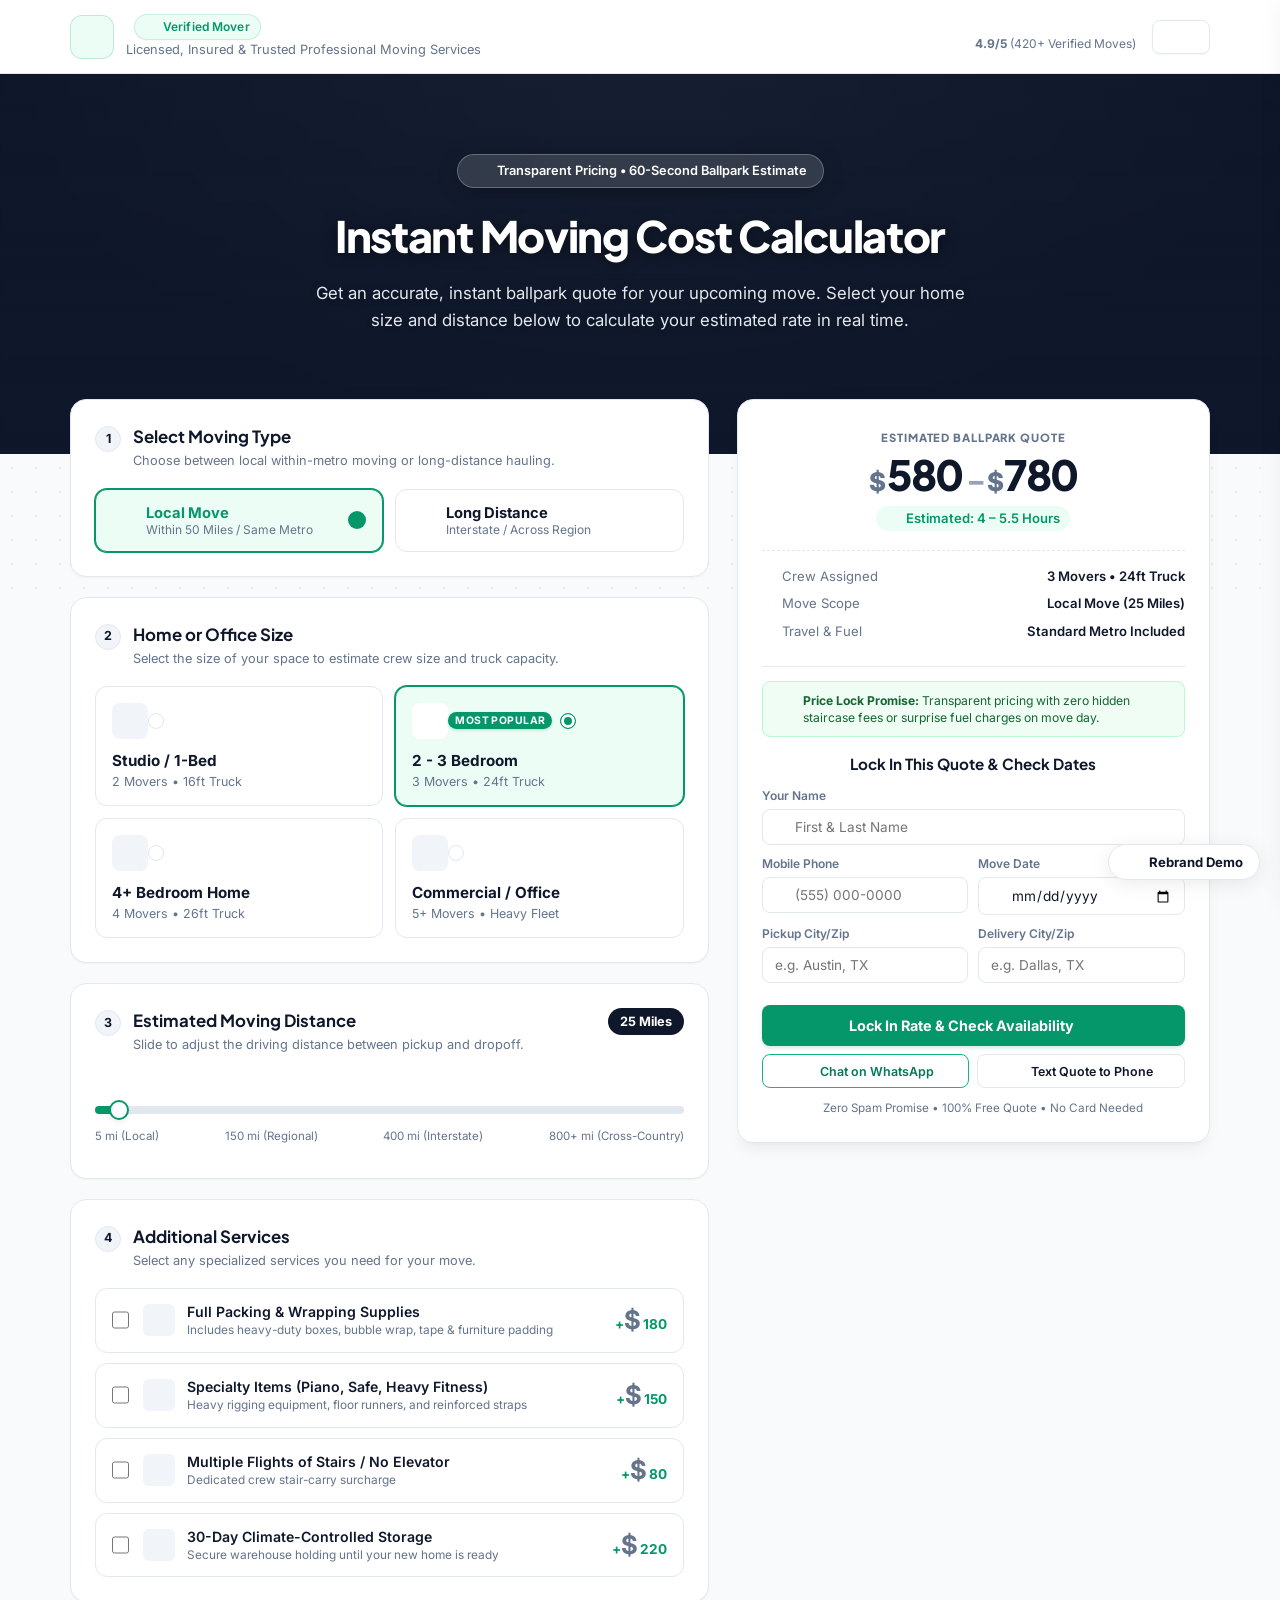
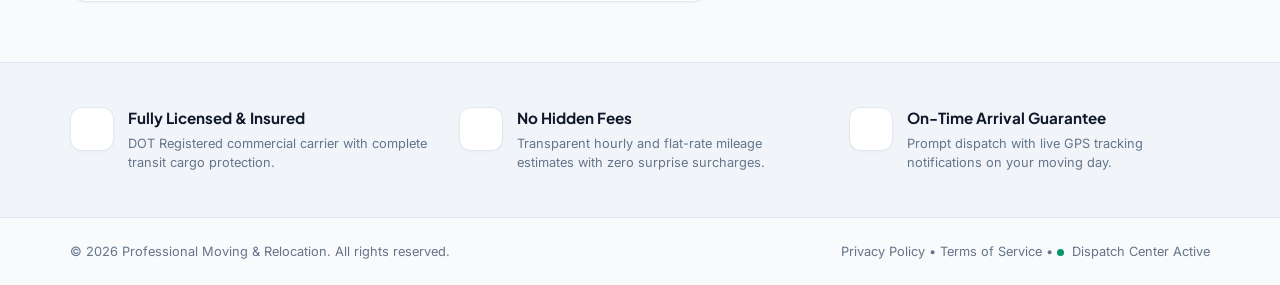
==== index.html @ 329cd456 "Deploy live interactive quote calculator & Dynamic Movers NYC showcase" ====
<!DOCTYPE html>
<html lang="en">
<head>
  <meta charset="UTF-8">
  <meta name="viewport" content="width=device-width, initial-scale=1.0">
  <title id="page-title">Instant Moving Quote Calculator</title>
  <!-- Google Fonts: Plus Jakarta Sans & Inter for clean modern typography -->
  <link rel="preconnect" href="https://fonts.googleapis.com">
  <link rel="preconnect" href="https://fonts.gstatic.com" crossorigin>
  <link href="https://fonts.googleapis.com/css2?family=Plus+Jakarta+Sans:wght@400;500;600;700;800&family=Inter:wght@400;500;600;700&display=swap" rel="stylesheet">
  <!-- Lucide Icons CDN -->
  <script src="https://unpkg.com/lucide@latest"></script>
  <link rel="stylesheet" href="css/styles.css?v=2.1.0">
  <!-- Instant Synchronous Brand Injector (Prevents First-Frame Flicker) -->
  <script>
    (function() {
      try {
        const p = new URLSearchParams(window.location.search);
        const b = p.get('brand');
        const ph = p.get('phone');
        const lg = p.get('logo');
        window.__PRELOADED_BRAND__ = b;
        window.__PRELOADED_PHONE__ = ph;
        window.__PRELOADED_LOGO__ = lg;

        document.addEventListener('DOMContentLoaded', function() {
          if (b) {
            const nameEl = document.getElementById('brand-name');
            if (nameEl) nameEl.textContent = b;
            const fb = document.getElementById('footer-brand');
            if (fb) fb.textContent = b;
            const cfg = document.getElementById('config-biz-name');
            if (cfg) cfg.value = b;
            document.title = b + ' | Instant Moving Cost Calculator';
          }
          if (ph) {
            const pe = document.getElementById('brand-phone-text');
            if (pe) pe.textContent = ph;
            const pb = document.getElementById('brand-phone-btn');
            if (pb) pb.href = 'tel:' + ph;
          }
          if (lg) {
            const img = document.getElementById('brand-logo-img');
            const icon = document.getElementById('brand-lucide-icon');
            const box = document.getElementById('brand-avatar-box');
            if (img) {
              img.src = lg;
              img.style.display = 'block';
              img.style.width = '100%';
              img.style.height = '100%';
              img.style.objectFit = 'contain';
              if (icon) icon.style.display = 'none';
              if (box) {
                box.style.background = '#ffffff';
                box.style.padding = '3px';
                box.style.border = '1px solid rgba(0,0,0,0.12)';
              }
            }
          }
        });
      } catch(e) {}
    })();
  </script>
</head>
<body class="light-theme">
  <!-- Clean Top Navigation Bar -->
  <header class="header">
    <div class="container header-container">
      <div class="brand-group">
        <div class="brand-avatar" id="brand-avatar-box">
          <i data-lucide="truck" id="brand-lucide-icon" class="brand-icon"></i>
          <img src="" alt="Brand Logo" id="brand-logo-img" class="brand-logo-img" style="display: none;">
        </div>
        <div>
          <div class="brand-title-row">
            <h1 class="brand-name" id="brand-name"></h1>
            <span class="verified-badge">
              <i data-lucide="check-circle" class="badge-icon"></i> Verified Mover
            </span>
          </div>
          <p class="brand-tagline" id="brand-tagline">Licensed, Insured & Trusted Professional Moving Services</p>
        </div>
      </div>

      <div class="header-right">
        <div class="rating-box">
          <div class="stars">
            <i data-lucide="star" class="star filled"></i>
            <i data-lucide="star" class="star filled"></i>
            <i data-lucide="star" class="star filled"></i>
            <i data-lucide="star" class="star filled"></i>
            <i data-lucide="star" class="star filled"></i>
          </div>
          <span class="rating-label"><strong>4.9/5</strong> (420+ Verified Moves)</span>
        </div>
        <a href="tel:18005550199" class="btn-call" id="brand-phone-btn">
          <i data-lucide="phone-call" class="btn-icon"></i>
          <span id="brand-phone-text"></span>
        </a>
      </div>
    </div>
  </header>

  <main class="main-content">
    <!-- Cinematic Video Montage Hero Section -->
    <section class="hero-video-section">
      <div class="video-container">
        <video autoplay muted loop playsinline class="hero-bg-video" id="hero-bg-video">
          <source src="videos/trucking-hero.mp4" type="video/mp4">
        </video>
        <!-- Modern Dark/Frosted Scrim for Text Contrast -->
        <div class="video-scrim"></div>
      </div>

      <div class="container hero-content">
        <div class="badge-banner-frosted">
          <i data-lucide="sparkles" class="banner-icon"></i>
          <span>Transparent Pricing • 60-Second Ballpark Estimate</span>
        </div>
        <h2 class="hero-title-cinematic">Instant Moving Cost Calculator</h2>
        <p class="hero-subtitle-cinematic">Get an accurate, instant ballpark quote for your upcoming move. Select your home size and distance below to calculate your estimated rate in real time.</p>
      </div>
    </section>

    <!-- Main Calculator Two-Column Workspace -->
    <section class="calculator-section">
      <div class="container calc-grid">
        
        <!-- Left Column: Steps Form -->
        <div class="steps-column">

          <!-- Step 1: Move Type Tabs -->
          <div class="step-card">
            <div class="step-header">
              <span class="step-badge">1</span>
              <div>
                <h3 class="step-title">Select Moving Type</h3>
                <p class="step-desc">Choose between local within-metro moving or long-distance hauling.</p>
              </div>
            </div>

            <div class="tabs-container" id="move-type-group">
              <button type="button" class="tab-btn active" data-type="local">
                <i data-lucide="map-pin" class="tab-icon"></i>
                <div class="tab-text">
                  <span class="tab-title">Local Move</span>
                  <span class="tab-sub">Within 50 Miles / Same Metro</span>
                </div>
                <div class="tab-check"><i data-lucide="check"></i></div>
              </button>
              <button type="button" class="tab-btn" data-type="long_distance">
                <i data-lucide="navigation" class="tab-icon"></i>
                <div class="tab-text">
                  <span class="tab-title">Long Distance</span>
                  <span class="tab-sub">Interstate / Across Region</span>
                </div>
                <div class="tab-check"><i data-lucide="check"></i></div>
              </button>
            </div>
          </div>

          <!-- Step 2: Home / Office Size (Shadcn-style Card Selector) -->
          <div class="step-card">
            <div class="step-header">
              <span class="step-badge">2</span>
              <div>
                <h3 class="step-title">Home or Office Size</h3>
                <p class="step-desc">Select the size of your space to estimate crew size and truck capacity.</p>
              </div>
            </div>

            <div class="bento-grid" id="home-size-group">
              <button type="button" class="bento-card" data-size="studio" data-hours="2.5" data-crew="2" data-base="320">
                <div class="bento-top">
                  <div class="icon-circle"><i data-lucide="box"></i></div>
                  <div class="card-radio"></div>
                </div>
                <span class="bento-name">Studio / 1-Bed</span>
                <span class="bento-detail">2 Movers • 16ft Truck</span>
              </button>

              <button type="button" class="bento-card active" data-size="2bed" data-hours="4" data-crew="3" data-base="580">
                <div class="bento-top">
                  <div class="icon-circle"><i data-lucide="home"></i></div>
                  <div class="top-badge-group">
                    <span class="popular-tag">Most Popular</span>
                    <div class="card-radio"></div>
                  </div>
                </div>
                <span class="bento-name">2 - 3 Bedroom</span>
                <span class="bento-detail">3 Movers • 24ft Truck</span>
              </button>

              <button type="button" class="bento-card" data-size="4bed" data-hours="6.5" data-crew="4" data-base="950">
                <div class="bento-top">
                  <div class="icon-circle"><i data-lucide="building"></i></div>
                  <div class="card-radio"></div>
                </div>
                <span class="bento-name">4+ Bedroom Home</span>
                <span class="bento-detail">4 Movers • 26ft Truck</span>
              </button>

              <button type="button" class="bento-card" data-size="commercial" data-hours="8" data-crew="5" data-base="1400">
                <div class="bento-top">
                  <div class="icon-circle"><i data-lucide="building-2"></i></div>
                  <div class="card-radio"></div>
                </div>
                <span class="bento-name">Commercial / Office</span>
                <span class="bento-detail">5+ Movers • Heavy Fleet</span>
              </button>
            </div>
          </div>

          <!-- Step 3: Distance Slider -->
          <div class="step-card">
            <div class="step-header-with-value">
              <div class="step-header">
                <span class="step-badge">3</span>
                <div>
                  <h3 class="step-title">Estimated Moving Distance</h3>
                  <p class="step-desc">Slide to adjust the driving distance between pickup and dropoff.</p>
                </div>
              </div>
              <div class="pill-value" id="distance-display">25 Miles</div>
            </div>

            <div class="slider-container">
              <input type="range" id="distance-slider" min="5" max="800" value="25" step="5" class="clean-slider">
              <div class="slider-markers">
                <span>5 mi (Local)</span>
                <span>150 mi (Regional)</span>
                <span>400 mi (Interstate)</span>
                <span>800+ mi (Cross-Country)</span>
              </div>
            </div>
          </div>

          <!-- Step 4: Value-Add Services -->
          <div class="step-card">
            <div class="step-header">
              <span class="step-badge">4</span>
              <div>
                <h3 class="step-title">Additional Services</h3>
                <p class="step-desc">Select any specialized services you need for your move.</p>
              </div>
            </div>

            <div class="services-list">
              <label class="service-row">
                <input type="checkbox" id="service-packing" class="service-checkbox" data-cost="180">
                <div class="service-body">
                  <div class="service-icon-box"><i data-lucide="package-check"></i></div>
                  <div class="service-meta">
                    <span class="service-title">Full Packing & Wrapping Supplies</span>
                    <span class="service-sub">Includes heavy-duty boxes, bubble wrap, tape & furniture padding</span>
                  </div>
                  <span class="service-fee">+<span class="currency-symbol">$</span>180</span>
                </div>
              </label>

              <label class="service-row">
                <input type="checkbox" id="service-piano" class="service-checkbox" data-cost="150">
                <div class="service-body">
                  <div class="service-icon-box"><i data-lucide="shield-alert"></i></div>
                  <div class="service-meta">
                    <span class="service-title">Specialty Items (Piano, Safe, Heavy Fitness)</span>
                    <span class="service-sub">Heavy rigging equipment, floor runners, and reinforced straps</span>
                  </div>
                  <span class="service-fee">+<span class="currency-symbol">$</span>150</span>
                </div>
              </label>

              <label class="service-row">
                <input type="checkbox" id="service-stairs" class="service-checkbox" data-cost="80">
                <div class="service-body">
                  <div class="service-icon-box"><i data-lucide="layers"></i></div>
                  <div class="service-meta">
                    <span class="service-title">Multiple Flights of Stairs / No Elevator</span>
                    <span class="service-sub">Dedicated crew stair-carry surcharge</span>
                  </div>
                  <span class="service-fee">+<span class="currency-symbol">$</span>80</span>
                </div>
              </label>

              <label class="service-row">
                <input type="checkbox" id="service-storage" class="service-checkbox" data-cost="220">
                <div class="service-body">
                  <div class="service-icon-box"><i data-lucide="warehouse"></i></div>
                  <div class="service-meta">
                    <span class="service-title">30-Day Climate-Controlled Storage</span>
                    <span class="service-sub">Secure warehouse holding until your new home is ready</span>
                  </div>
                  <span class="service-fee">+<span class="currency-symbol">$</span>220</span>
                </div>
              </label>
            </div>
          </div>

        </div>

        <!-- Right Column: Sticky Clean Receipt & Booking Card -->
        <div class="receipt-column">
          <div class="receipt-card">
            
            <div class="receipt-top">
              <span class="receipt-tag">ESTIMATED BALLPARK QUOTE</span>
              <div class="price-display">
                <span class="currency-symbol" id="summary-currency">$</span>
                <span class="price-val" id="price-low">580</span>
                <span class="price-sep">–</span>
                <span class="currency-symbol" id="summary-currency-high">$</span>
                <span class="price-val" id="price-high">790</span>
              </div>
              <div class="time-estimate">
                <i data-lucide="clock" class="time-icon"></i>
                <span id="hours-display">Estimated: 3.5 – 5 Hours</span>
              </div>
            </div>

            <!-- Receipt Breakdown Rows -->
            <div class="breakdown-box">
              <div class="b-row">
                <span class="b-label"><i data-lucide="users" class="row-icon"></i> Crew Assigned</span>
                <span class="b-value" id="crew-summary">3 Movers • 24ft Truck</span>
              </div>
              <div class="b-row">
                <span class="b-label"><i data-lucide="map-pin" class="row-icon"></i> Move Scope</span>
                <span class="b-value" id="scope-summary">Local Move (25 Miles)</span>
              </div>
              <div class="b-row">
                <span class="b-label"><i data-lucide="fuel" class="row-icon"></i> Travel & Fuel</span>
                <span class="b-value" id="travel-summary">Included</span>
              </div>
              <div class="b-row" id="addons-row" style="display: none;">
                <span class="b-label"><i data-lucide="plus-circle" class="row-icon"></i> Selected Add-ons</span>
                <span class="b-value" id="addons-summary">None</span>
              </div>
            </div>

            <!-- Trust / Guarantee Badge -->
            <div class="trust-banner">
              <i data-lucide="shield-check" class="trust-icon"></i>
              <div class="trust-text">
                <strong>Price Lock Promise:</strong> Transparent pricing with zero hidden staircase fees or surprise fuel charges on move day.
              </div>
            </div>

            <!-- Lead Capture Form -->
            <form id="quote-lock-form" class="booking-form">
              <h4 class="form-heading">Lock In This Quote & Check Dates</h4>
              
              <div class="input-group">
                <label class="field-label">Your Name</label>
                <div class="input-with-icon">
                  <i data-lucide="user" class="input-icon"></i>
                  <input type="text" id="cust-name" placeholder="First & Last Name" required class="text-input">
                </div>
              </div>

              <div class="input-row">
                <div class="input-group flex-1">
                  <label class="field-label">Mobile Phone</label>
                  <div class="input-with-icon">
                    <i data-lucide="phone" class="input-icon"></i>
                    <input type="tel" id="cust-phone" placeholder="(555) 000-0000" required class="text-input">
                  </div>
                </div>
                <div class="input-group flex-1">
                  <label class="field-label">Move Date</label>
                  <div class="input-with-icon">
                    <i data-lucide="calendar" class="input-icon"></i>
                    <input type="date" id="cust-date" required class="text-input">
                  </div>
                </div>
              </div>

              <div class="input-row">
                <div class="input-group flex-1">
                  <label class="field-label">Pickup City/Zip</label>
                  <input type="text" id="cust-from" placeholder="e.g. Austin, TX" class="text-input">
                </div>
                <div class="input-group flex-1">
                  <label class="field-label">Delivery City/Zip</label>
                  <input type="text" id="cust-to" placeholder="e.g. Dallas, TX" class="text-input">
                </div>
              </div>

              <button type="submit" class="btn-submit" id="btn-submit-quote">
                <span>Lock In Rate & Check Availability</span>
                <i data-lucide="arrow-right" class="btn-arrow"></i>
              </button>

              <div class="quick-cta-row">
                <button type="button" class="btn-quick-wa" id="btn-whatsapp-quote">
                  <i data-lucide="message-circle" class="btn-icon"></i> Chat on WhatsApp
                </button>
                <button type="button" class="btn-quick-sms" id="btn-sms-quote">
                  <i data-lucide="smartphone" class="btn-icon"></i> Text Quote to Phone
                </button>
              </div>

              <div class="form-trust-footer">
                <i data-lucide="lock" class="lock-icon"></i>
                <span>Zero Spam Promise • 100% Free Quote • No Card Needed</span>
              </div>
            </form>

            <div id="quote-success-msg" class="success-box" style="display: none;">
              <div class="success-badge"><i data-lucide="check-check"></i></div>
              <h4 class="success-title">Quote Locked In!</h4>
              <p class="success-desc">We have registered your estimate (<span id="success-estimate">$580–$790</span>). A dispatch manager will text you within 15 minutes to confirm crew availability!</p>
            </div>

          </div>
        </div>

      </div>
    </section>

    <!-- Clean Features Bar -->
    <section class="trust-section">
      <div class="container trust-grid">
        <div class="trust-item">
          <div class="trust-circle"><i data-lucide="award"></i></div>
          <div>
            <h5 class="trust-head">Fully Licensed & Insured</h5>
            <p class="trust-sub">DOT Registered commercial carrier with complete transit cargo protection.</p>
          </div>
        </div>
        <div class="trust-item">
          <div class="trust-circle"><i data-lucide="badge-dollar-sign"></i></div>
          <div>
            <h5 class="trust-head">No Hidden Fees</h5>
            <p class="trust-sub">Transparent hourly and flat-rate mileage estimates with zero surprise surcharges.</p>
          </div>
        </div>
        <div class="trust-item">
          <div class="trust-circle"><i data-lucide="clock-3"></i></div>
          <div>
            <h5 class="trust-head">On-Time Arrival Guarantee</h5>
            <p class="trust-sub">Prompt dispatch with live GPS tracking notifications on your moving day.</p>
          </div>
        </div>
      </div>
    </section>
  </main>

  <footer class="footer">
    <div class="container footer-content">
      <p id="footer-copy">© 2026 <span id="footer-brand">Professional Moving & Relocation</span>. All rights reserved.</p>
      <div class="footer-links">
        <span>Privacy Policy</span> • <span>Terms of Service</span> • 
        <span class="status-live"><span class="pulse-dot"></span> Dispatch Center Active</span>
      </div>
    </div>
  </footer>

  <!-- ======================================================== -->
  <!-- ⚡ ZERO-QUOTA SHADCN BRAND SWITCHER DRAWER               -->
  <!-- ======================================================== -->
  <aside id="brand-switcher-drawer" class="switcher-drawer">
    <div class="drawer-header">
      <div class="drawer-title-group">
        <div class="drawer-icon-circle"><i data-lucide="palette"></i></div>
        <div>
          <h4 class="drawer-title">Brand Switcher</h4>
          <span class="drawer-subtitle">Instant Zero-Token Client Customizer</span>
        </div>
      </div>
      <button type="button" id="close-drawer-btn" class="drawer-close"><i data-lucide="x"></i></button>
    </div>

    <div class="drawer-body">
      <!-- 1-Click Presets -->
      <div class="control-group">
        <label class="control-label">1-Click Live Demos</label>
        <div class="preset-stack">
          <button type="button" class="preset-pill" data-preset="texas">
            <span class="pill-badge">US</span>
            <div><strong>Lone Star Moving Pro</strong> — Austin, TX</div>
          </button>
          <button type="button" class="preset-pill" data-preset="sydney">
            <span class="pill-badge">AU</span>
            <div><strong>Pacific Coast Removals</strong> — Sydney, AU</div>
          </button>
          <button type="button" class="preset-pill" data-preset="london">
            <span class="pill-badge">UK</span>
            <div><strong>Kensington Haulers</strong> — London, UK</div>
          </button>
          <button type="button" class="preset-pill" data-preset="manila">
            <span class="pill-badge">PH</span>
            <div><strong>Metro Manila Lipat-Bahay</strong> — QC, PH</div>
          </button>
        </div>
      </div>

      <div class="drawer-divider"></div>

      <!-- Custom Inputs -->
      <div class="control-group">
        <label class="control-label">Company Name</label>
        <input type="text" id="config-biz-name" class="control-input" value="">
      </div>

      <div class="control-group">
        <label class="control-label">Tagline</label>
        <input type="text" id="config-biz-tagline" class="control-input" value="Licensed, Insured & Trusted Professional Moving Services">
      </div>

      <div class="control-row">
        <div class="control-group flex-1">
          <label class="control-label">Phone Number</label>
          <input type="text" id="config-biz-phone" class="control-input" value="(800) 555-0199">
        </div>
        <div class="control-group flex-1">
          <label class="control-label">Currency</label>
          <select id="config-currency" class="control-select">
            <option value="$" selected>USD ($)</option>
            <option value="AU$">AUD (AU$)</option>
            <option value="£">GBP (£)</option>
            <option value="₱">PHP (₱)</option>
            <option value="€">EUR (€)</option>
          </select>
        </div>
      </div>

      <div class="control-row">
        <div class="control-group flex-1">
          <label class="control-label">Brand Color</label>
          <div class="color-picker-box">
            <input type="color" id="config-color" value="#059669" class="native-color-picker">
            <span id="color-hex-val">#059669</span>
          </div>
        </div>
        <div class="control-group flex-1">
          <label class="control-label">Logo (Emoji or URL)</label>
          <input type="text" id="config-logo" class="control-input" placeholder="truck or https://...">
        </div>
      </div>

      <div class="control-group">
        <label class="control-label">Hourly Rate Multiplier</label>
        <input type="range" id="config-rate-slider" min="0.6" max="1.8" step="0.05" value="1.0" class="clean-slider">
        <div class="multiplier-tag">Rate Scale: <strong id="multiplier-val">1.00x</strong></div>
      </div>

      <div class="drawer-actions">
        <button type="button" id="apply-branding-btn" class="btn-apply-rebrand">
          <i data-lucide="check"></i> Apply Rebrand
        </button>
        <button type="button" id="copy-demo-link-btn" class="btn-copy-url">
          <i data-lucide="link"></i> Copy Client Demo Link
        </button>
      </div>

      <div class="tip-box">
        <i data-lucide="lightbulb" class="tip-icon"></i>
        <span><strong>Pro Tip:</strong> Rebrand in 5 seconds, open Loom or hit <code>Win + G</code>, and record a 20-second walk-through for the owner!</span>
      </div>
    </div>
  </aside>

  <!-- Clean Floating Button to Open Switcher -->
  <button type="button" id="toggle-drawer-btn" class="floating-btn" title="Rebrand Prototype">
    <i data-lucide="sliders" class="float-icon"></i>
    <span>Rebrand Demo</span>
  </button>

  <script src="js/calculator.js?v=2.1.0"></script>
  <script src="js/brand-switcher.js?v=2.1.0"></script>
  <script>
    // Initialize Lucide SVG Icons
    document.addEventListener('DOMContentLoaded', () => {
      if (window.lucide) {
        lucide.createIcons();
      }
    });
  </script>
</body>
</html>
---- css/styles.css ----
/* ========================================================
   OMNIQUOTE STUDIO — Shadcn & Tailblocks Modern Light System
   Palette: Crisp Slate-50 / Pure White / Emerald (#059669)
   ======================================================== */

:root {
  --primary: #059669;
  --primary-hover: #047857;
  --primary-subtle: #ecfdf5;
  --primary-glow: rgba(5, 150, 105, 0.15);
  
  --bg-body: #f8fafc;
  --bg-card: #ffffff;
  --bg-subtle: #f1f5f9;
  --bg-input: #ffffff;

  --border: #e2e8f0;
  --border-hover: #cbd5e1;
  --border-focus: #059669;

  --text-main: #0f172a;
  --text-muted: #64748b;
  --text-sub: #94a3b8;

  --accent-gold: #f59e0b;
  --accent-blue: #0284c7;

  --radius-xl: 16px;
  --radius-lg: 12px;
  --radius-md: 8px;
  --radius-sm: 6px;

  --shadow-sm: 0 1px 2px 0 rgba(0, 0, 0, 0.04);
  --shadow-md: 0 4px 6px -1px rgba(0, 0, 0, 0.05), 0 2px 4px -2px rgba(0, 0, 0, 0.05);
  --shadow-lg: 0 10px 15px -3px rgba(0, 0, 0, 0.05), 0 4px 6px -4px rgba(0, 0, 0, 0.05);
  
  --transition: all 0.2s cubic-bezier(0.16, 1, 0.3, 1);
}

* {
  box-sizing: border-box;
  margin: 0;
  padding: 0;
  font-family: 'Inter', -apple-system, BlinkMacSystemFont, sans-serif;
}

h1, h2, h3, h4, h5, .brand-name, .price-val, .step-title, .receipt-tag {
  font-family: 'Plus Jakarta Sans', sans-serif;
}

body.light-theme {
  background-color: var(--bg-body);
  color: var(--text-main);
  line-height: 1.5;
  min-height: 100vh;
  position: relative;
  -webkit-font-smoothing: antialiased;
}

/* Subtle dot grid pattern (like MagicUI/shadcn landing pages) */
body.light-theme::before {
  content: '';
  position: absolute;
  top: 0;
  left: 0;
  width: 100%;
  height: 600px;
  background-image: radial-gradient(#cbd5e1 1px, transparent 1px);
  background-size: 24px 24px;
  opacity: 0.4;
  z-index: -1;
  pointer-events: none;
}

.container {
  max-width: 1180px;
  margin: 0 auto;
  padding: 0 20px;
}

/* Header */
.header {
  background: rgba(255, 255, 255, 0.95);
  backdrop-filter: blur(10px);
  border-bottom: 1px solid var(--border);
  position: sticky;
  top: 0;
  z-index: 40;
  padding: 14px 0;
}

.header-container {
  display: flex;
  justify-content: space-between;
  align-items: center;
  flex-wrap: wrap;
  gap: 16px;
}

.brand-group {
  display: flex;
  align-items: center;
  gap: 12px;
}

.brand-avatar {
  width: 44px;
  height: 44px;
  border-radius: var(--radius-lg);
  background: var(--primary-subtle);
  border: 1px solid rgba(5, 150, 105, 0.2);
  display: flex;
  align-items: center;
  justify-content: center;
  color: var(--primary);
}

.brand-icon {
  width: 24px;
  height: 24px;
}

.brand-logo-img {
  width: 100%;
  height: 100%;
  object-fit: contain;
}

.brand-title-row {
  display: flex;
  align-items: center;
  gap: 8px;
}

.brand-name {
  font-size: 1.15rem;
  font-weight: 700;
  color: var(--text-main);
  letter-spacing: -0.02em;
}

.verified-badge {
  display: inline-flex;
  align-items: center;
  gap: 5px;
  font-size: 0.75rem;
  font-weight: 600;
  color: var(--primary);
  background: var(--primary-subtle);
  border: 1px solid var(--primary-glow);
  padding: 3px 10px;
  border-radius: 9999px;
  box-shadow: 0 1px 2px rgba(0, 0, 0, 0.03);
  letter-spacing: 0.01em;
  transition: background 0.15s ease, border-color 0.15s ease;
}

.badge-icon {
  width: 13px;
  height: 13px;
}

.brand-tagline {
  font-size: 0.8rem;
  color: var(--text-muted);
}

.header-right {
  display: flex;
  align-items: center;
  gap: 16px;
}

.rating-box {
  display: flex;
  flex-direction: column;
  align-items: flex-end;
}

.stars {
  display: flex;
  gap: 2px;
  color: var(--accent-gold);
}

.star {
  width: 14px;
  height: 14px;
}

.star.filled {
  fill: currentColor;
}

.rating-label {
  font-size: 0.75rem;
  color: var(--text-muted);
}

.btn-call {
  display: inline-flex;
  align-items: center;
  gap: 8px;
  background: #ffffff;
  border: 1px solid var(--border);
  color: var(--text-main);
  padding: 8px 16px;
  border-radius: var(--radius-md);
  font-weight: 600;
  font-size: 0.85rem;
  text-decoration: none;
  box-shadow: var(--shadow-sm);
  transition: var(--transition);
}

.btn-call:hover {
  border-color: var(--primary);
  color: var(--primary);
  background: var(--primary-subtle);
}

.btn-icon {
  width: 16px;
  height: 16px;
}

/* ========================================================
   Cinematic Video Hero Section (Google Flow / Montage Video)
   ======================================================== */
.hero-video-section {
  position: relative;
  width: 100%;
  min-height: 380px;
  display: flex;
  align-items: center;
  justify-content: center;
  overflow: hidden;
  background: #0f172a;
  padding: 56px 0 96px 0;
}

.video-container {
  position: absolute;
  top: 0;
  left: 0;
  width: 100%;
  height: 100%;
  overflow: hidden;
  z-index: 1;
  background: radial-gradient(ellipse at top, #1e293b 0%, #0f172a 70%);
}

.hero-bg-video {
  width: 100%;
  height: 100%;
  object-fit: cover;
  opacity: 0.85;
  filter: contrast(1.05) brightness(0.85);
}

/* Dark Frosted Scrim ensures 100% text legibility over any video */
.video-scrim {
  position: absolute;
  top: 0;
  left: 0;
  width: 100%;
  height: 100%;
  background: linear-gradient(180deg, rgba(15, 23, 42, 0.55) 0%, rgba(15, 23, 42, 0.8) 100%);
  z-index: 2;
  backdrop-filter: blur(1px);
}

.hero-content {
  position: relative;
  z-index: 3;
  text-align: center;
  max-width: 800px;
  margin: 0 auto;
}

.badge-banner-frosted {
  display: inline-flex;
  align-items: center;
  gap: 8px;
  background: rgba(255, 255, 255, 0.14);
  backdrop-filter: blur(12px);
  border: 1px solid rgba(255, 255, 255, 0.25);
  color: #ffffff;
  padding: 6px 16px;
  border-radius: 50px;
  font-size: 0.8rem;
  font-weight: 600;
  margin-bottom: 16px;
  box-shadow: 0 4px 20px rgba(0, 0, 0, 0.25);
}

.badge-banner-frosted .banner-icon {
  width: 15px;
  height: 15px;
  color: #34d399; /* Bright Emerald Sparkle */
}

.hero-title-cinematic {
  font-size: 2.7rem;
  font-weight: 800;
  color: #ffffff;
  letter-spacing: -0.03em;
  margin-bottom: 12px;
  text-shadow: 0 2px 14px rgba(0, 0, 0, 0.5);
}

.hero-subtitle-cinematic {
  font-size: 1.05rem;
  color: #e2e8f0;
  max-width: 660px;
  margin: 0 auto;
  line-height: 1.6;
  text-shadow: 0 1px 6px rgba(0, 0, 0, 0.4);
}

/* Overlapping Calculator Grid (Sits elegantly over the video edge) */
.calculator-section {
  padding: 0 0 60px 0;
  margin-top: -55px;
  position: relative;
  z-index: 10;
}

.calc-grid {
  display: grid;
  grid-template-columns: 1.35fr 1fr;
  gap: 28px;
  align-items: start;
}

@media (max-width: 960px) {
  .calc-grid {
    grid-template-columns: 1fr;
  }
}

.steps-column {
  display: flex;
  flex-direction: column;
  gap: 20px;
}

/* Step Card (Shadcn Style) */
.step-card {
  background: var(--bg-card);
  border: 1px solid var(--border);
  border-radius: var(--radius-xl);
  padding: 24px;
  box-shadow: var(--shadow-sm);
}

.step-header {
  display: flex;
  align-items: flex-start;
  gap: 12px;
  margin-bottom: 18px;
}

.step-header-with-value {
  display: flex;
  justify-content: space-between;
  align-items: flex-start;
  margin-bottom: 16px;
}

.step-badge {
  width: 26px;
  height: 26px;
  border-radius: 50%;
  background: var(--bg-subtle);
  border: 1px solid var(--border);
  color: var(--text-main);
  font-size: 0.78rem;
  font-weight: 700;
  display: flex;
  align-items: center;
  justify-content: center;
  flex-shrink: 0;
  margin-top: 2px;
}

.step-title {
  font-size: 1.05rem;
  font-weight: 700;
  color: var(--text-main);
}

.step-desc {
  font-size: 0.8rem;
  color: var(--text-muted);
  margin-top: 2px;
}

/* Step 1: Tabs */
.tabs-container {
  display: grid;
  grid-template-columns: 1fr 1fr;
  gap: 12px;
}

.tab-btn {
  background: #ffffff;
  border: 1px solid var(--border);
  border-radius: var(--radius-lg);
  padding: 14px 16px;
  display: flex;
  align-items: center;
  gap: 12px;
  cursor: pointer;
  text-align: left;
  transition: var(--transition);
  position: relative;
}

.tab-icon {
  width: 22px;
  height: 22px;
  color: var(--text-muted);
  flex-shrink: 0;
}

.tab-text {
  display: flex;
  flex-direction: column;
}

.tab-title {
  font-size: 0.92rem;
  font-weight: 700;
  color: var(--text-main);
}

.tab-sub {
  font-size: 0.75rem;
  color: var(--text-muted);
}

.tab-check {
  margin-left: auto;
  width: 18px;
  height: 18px;
  border-radius: 50%;
  background: transparent;
  color: transparent;
  display: flex;
  align-items: center;
  justify-content: center;
}

.tab-check i {
  width: 12px;
  height: 12px;
}

.tab-btn:hover {
  border-color: var(--border-hover);
  background: #fafafa;
}

.tab-btn.active {
  border-color: var(--primary);
  background: var(--primary-subtle);
  box-shadow: 0 0 0 1px var(--primary);
}

.tab-btn.active .tab-icon {
  color: var(--primary);
}

.tab-btn.active .tab-title {
  color: var(--primary);
}

.tab-btn.active .tab-check {
  background: var(--primary);
  color: #ffffff;
}

/* Step 2: Bento Grid */
.bento-grid {
  display: grid;
  grid-template-columns: 1fr 1fr;
  gap: 12px;
}

@media (max-width: 600px) {
  .bento-grid {
    grid-template-columns: 1fr;
  }
}

.bento-card {
  background: #ffffff;
  border: 1px solid var(--border);
  border-radius: var(--radius-lg);
  padding: 16px;
  text-align: left;
  cursor: pointer;
  transition: var(--transition);
  display: flex;
  flex-direction: column;
  gap: 4px;
}

.bento-top {
  display: flex;
  justify-content: space-between;
  align-items: center;
  margin-bottom: 8px;
}

.icon-circle {
  width: 36px;
  height: 36px;
  border-radius: var(--radius-md);
  background: var(--bg-subtle);
  display: flex;
  align-items: center;
  justify-content: center;
  color: var(--text-main);
}

.icon-circle i {
  width: 18px;
  height: 18px;
}

.card-radio {
  width: 16px;
  height: 16px;
  border-radius: 50%;
  border: 1.5px solid var(--border);
  background: #ffffff;
}

.bento-name {
  font-size: 0.95rem;
  font-weight: 700;
  color: var(--text-main);
}

.bento-detail {
  font-size: 0.78rem;
  color: var(--text-muted);
}

.bento-card:hover {
  border-color: var(--border-hover);
  background: #fafafa;
}

.bento-card.active {
  border-color: var(--primary);
  background: var(--primary-subtle);
  box-shadow: 0 0 0 1px var(--primary);
}

.bento-card.active .icon-circle {
  background: #ffffff;
  color: var(--primary);
}

.bento-card.active .card-radio {
  border-color: var(--primary);
  background: var(--primary);
  box-shadow: inset 0 0 0 3px #ffffff;
}

/* Step 3: Slider */
.pill-value {
  background: var(--text-main);
  color: #ffffff;
  font-size: 0.8rem;
  font-weight: 700;
  padding: 4px 12px;
  border-radius: 50px;
}

.slider-container {
  padding: 8px 0;
}

.clean-slider {
  width: 100%;
  height: 8px;
  background: linear-gradient(to right, var(--primary) 0%, var(--primary) var(--slider-pct, 3%), #e2e8f0 var(--slider-pct, 3%), #e2e8f0 100%);
  border-radius: 6px;
  outline: none;
  -webkit-appearance: none;
  cursor: pointer;
  transition: background 0.05s ease;
}

.clean-slider::-webkit-slider-thumb {
  -webkit-appearance: none;
  width: 20px;
  height: 20px;
  border-radius: 50%;
  background: #ffffff;
  border: 2px solid var(--primary);
  box-shadow: var(--shadow-md);
  cursor: pointer;
  transition: var(--transition);
}

.clean-slider::-webkit-slider-thumb:hover {
  transform: scale(1.15);
}

.slider-markers {
  display: flex;
  justify-content: space-between;
  margin-top: 8px;
  font-size: 0.72rem;
  color: var(--text-muted);
}

/* Step 4: Services */
.services-list {
  display: flex;
  flex-direction: column;
  gap: 10px;
}

.service-row {
  display: flex;
  align-items: center;
  background: #ffffff;
  border: 1px solid var(--border);
  border-radius: var(--radius-lg);
  padding: 12px 16px;
  cursor: pointer;
  transition: var(--transition);
  user-select: none;
}

.service-row:hover {
  border-color: var(--border-hover);
  background: #fafafa;
}

.service-checkbox {
  width: 18px;
  height: 18px;
  accent-color: var(--primary);
  margin-right: 14px;
  cursor: pointer;
}

.service-body {
  display: flex;
  align-items: center;
  width: 100%;
  gap: 12px;
}

.service-icon-box {
  width: 32px;
  height: 32px;
  border-radius: var(--radius-sm);
  background: var(--bg-subtle);
  display: flex;
  align-items: center;
  justify-content: center;
  color: var(--text-muted);
  flex-shrink: 0;
}

.service-icon-box i {
  width: 16px;
  height: 16px;
}

.service-meta {
  display: flex;
  flex-direction: column;
  flex: 1;
}

.service-title {
  font-size: 0.88rem;
  font-weight: 600;
  color: var(--text-main);
}

.service-sub {
  font-size: 0.74rem;
  color: var(--text-muted);
}

.service-fee {
  font-size: 0.85rem;
  font-weight: 700;
  color: var(--primary);
}

/* Right Sticky Receipt Column */
.receipt-column {
  position: sticky;
  top: 90px;
}

.receipt-card {
  background: #ffffff;
  border: 1px solid var(--border);
  border-radius: var(--radius-xl);
  padding: 24px;
  box-shadow: var(--shadow-lg);
}

.receipt-top {
  text-align: center;
  padding-bottom: 18px;
  border-bottom: 1px dashed var(--border);
}

.receipt-tag {
  display: inline-block;
  font-size: 0.7rem;
  font-weight: 800;
  letter-spacing: 0.08em;
  color: var(--text-muted);
  margin-bottom: 6px;
}

.price-display {
  display: flex;
  align-items: baseline;
  justify-content: center;
  font-size: 2.6rem;
  font-weight: 800;
  color: var(--text-main);
  letter-spacing: -0.04em;
  line-height: 1.1;
}

.currency-symbol {
  font-size: 1.6rem;
  color: var(--text-muted);
  margin-right: 2px;
}

.price-sep {
  margin: 0 6px;
  color: var(--text-sub);
  font-size: 1.8rem;
}

.time-estimate {
  display: inline-flex;
  align-items: center;
  gap: 6px;
  font-size: 0.82rem;
  font-weight: 600;
  color: var(--primary);
  margin-top: 8px;
  background: var(--primary-subtle);
  padding: 3px 10px;
  border-radius: 20px;
}

.time-icon {
  width: 14px;
  height: 14px;
}

/* Breakdown Box */
.breakdown-box {
  padding: 16px 0;
  border-bottom: 1px solid var(--border);
}

.b-row {
  display: flex;
  justify-content: space-between;
  align-items: center;
  font-size: 0.82rem;
  margin-bottom: 8px;
}

.b-row:last-child {
  margin-bottom: 0;
}

.b-label {
  display: inline-flex;
  align-items: center;
  gap: 6px;
  color: var(--text-muted);
}

.row-icon {
  width: 14px;
  height: 14px;
  color: var(--text-sub);
}

.b-value {
  font-weight: 600;
  color: var(--text-main);
}

.trust-banner {
  display: flex;
  align-items: flex-start;
  gap: 10px;
  background: #f0fdf4;
  border: 1px solid #bbf7d0;
  border-radius: var(--radius-md);
  padding: 10px 12px;
  margin-top: 14px;
  font-size: 0.76rem;
  color: #166534;
  line-height: 1.4;
}

.trust-icon {
  width: 18px;
  height: 18px;
  color: var(--primary);
  flex-shrink: 0;
}

/* Booking Form */
.booking-form {
  margin-top: 16px;
}

.form-heading {
  font-size: 0.95rem;
  font-weight: 700;
  color: var(--text-main);
  margin-bottom: 12px;
  text-align: center;
}

.input-group {
  margin-bottom: 10px;
}

.input-row {
  display: flex;
  gap: 10px;
}

.flex-1 {
  flex: 1;
}

.field-label {
  display: block;
  font-size: 0.75rem;
  font-weight: 600;
  color: var(--text-muted);
  margin-bottom: 4px;
}

.input-with-icon {
  position: relative;
  display: flex;
  align-items: center;
}

.input-icon {
  position: absolute;
  left: 10px;
  width: 15px;
  height: 15px;
  color: var(--text-sub);
  pointer-events: none;
}

.text-input {
  width: 100%;
  background: #ffffff;
  border: 1px solid var(--border);
  border-radius: var(--radius-md);
  padding: 9px 12px;
  font-size: 0.85rem;
  color: var(--text-main);
  outline: none;
  transition: var(--transition);
}

.input-with-icon .text-input {
  padding-left: 32px;
}

.text-input:focus {
  border-color: var(--primary);
  box-shadow: 0 0 0 3px var(--primary-glow);
}

.btn-submit {
  width: 100%;
  background: var(--primary);
  border: none;
  border-radius: var(--radius-md);
  padding: 12px;
  color: #ffffff;
  font-size: 0.9rem;
  font-weight: 700;
  cursor: pointer;
  display: flex;
  align-items: center;
  justify-content: center;
  gap: 8px;
  margin-top: 12px;
  box-shadow: 0 2px 4px rgba(5, 150, 105, 0.2);
  transition: var(--transition);
}

.btn-submit:hover {
  background: var(--primary-hover);
  transform: translateY(-1px);
}

.btn-arrow {
  width: 16px;
  height: 16px;
}

.quick-cta-row {
  display: grid;
  grid-template-columns: 1fr 1fr;
  gap: 8px;
  margin-top: 8px;
}

.btn-quick-wa {
  background: #ffffff;
  border: 1px solid #10b981;
  color: #047857;
  border-radius: var(--radius-md);
  padding: 8px;
  font-size: 0.78rem;
  font-weight: 600;
  cursor: pointer;
  display: flex;
  align-items: center;
  justify-content: center;
  gap: 6px;
  transition: var(--transition);
}

.btn-quick-wa:hover {
  background: #ecfdf5;
}

.btn-quick-sms {
  background: #ffffff;
  border: 1px solid var(--border);
  color: var(--text-main);
  border-radius: var(--radius-md);
  padding: 8px;
  font-size: 0.78rem;
  font-weight: 600;
  cursor: pointer;
  display: flex;
  align-items: center;
  justify-content: center;
  gap: 6px;
  transition: var(--transition);
}

.btn-quick-sms:hover {
  background: var(--bg-subtle);
}

.success-box {
  text-align: center;
  padding: 24px 8px;
}

.success-badge {
  width: 44px;
  height: 44px;
  border-radius: 50%;
  background: #ecfdf5;
  color: var(--primary);
  display: flex;
  align-items: center;
  justify-content: center;
  margin: 0 auto 10px auto;
}

.success-badge i {
  width: 22px;
  height: 22px;
}

.success-title {
  font-size: 1.15rem;
  color: var(--primary);
  margin-bottom: 6px;
}

.success-desc {
  font-size: 0.82rem;
  color: var(--text-muted);
  line-height: 1.5;
}

/* Trust Section (Tailblocks inspired) */
.trust-section {
  background: var(--bg-subtle);
  border-top: 1px solid var(--border);
  border-bottom: 1px solid var(--border);
  padding: 44px 0;
}

.trust-grid {
  display: grid;
  grid-template-columns: repeat(3, 1fr);
  gap: 28px;
}

@media (max-width: 768px) {
  .trust-grid {
    grid-template-columns: 1fr;
  }
}

.trust-item {
  display: flex;
  gap: 14px;
  align-items: flex-start;
}

.trust-circle {
  width: 44px;
  height: 44px;
  border-radius: var(--radius-lg);
  background: #ffffff;
  border: 1px solid var(--border);
  box-shadow: 0 1px 3px rgba(0, 0, 0, 0.04);
  display: flex;
  align-items: center;
  justify-content: center;
  color: var(--primary);
  flex-shrink: 0;
  transition: transform 0.2s cubic-bezier(0.16, 1, 0.3, 1), border-color 0.2s ease, box-shadow 0.2s ease;
}

.trust-item:hover .trust-circle {
  transform: translateY(-2px);
  border-color: var(--primary);
  box-shadow: 0 4px 12px rgba(0, 0, 0, 0.06);
}

.trust-circle i {
  width: 20px;
  height: 20px;
}

.trust-head {
  font-size: 0.95rem;
  font-weight: 700;
  color: var(--text-main);
  margin-bottom: 4px;
}

.trust-sub {
  font-size: 0.8rem;
  color: var(--text-muted);
  line-height: 1.5;
}

/* Footer */
.footer {
  padding: 24px 0;
  font-size: 0.8rem;
  color: var(--text-muted);
}

.footer-content {
  display: flex;
  justify-content: space-between;
  align-items: center;
  flex-wrap: wrap;
  gap: 12px;
}

.pulse-dot {
  display: inline-block;
  width: 7px;
  height: 7px;
  background: var(--primary);
  border-radius: 50%;
  margin-right: 4px;
}

/* ========================================================
   ⚡ BRAND SWITCHER DRAWER (Light Mode Clean Edition)
   ======================================================== */
.floating-btn {
  position: fixed;
  bottom: 24px;
  right: 24px;
  background: #ffffff;
  border: 1px solid var(--border);
  color: var(--text-main);
  padding: 10px 18px;
  border-radius: 50px;
  box-shadow: var(--shadow-lg);
  cursor: pointer;
  z-index: 100;
  display: flex;
  align-items: center;
  gap: 8px;
  font-weight: 700;
  font-size: 0.85rem;
  transition: var(--transition);
}

.floating-btn:hover {
  transform: translateY(-2px);
  border-color: var(--primary);
  color: var(--primary);
}

.float-icon {
  width: 16px;
  height: 16px;
}

.switcher-drawer {
  position: fixed;
  top: 0;
  right: -420px;
  width: 400px;
  max-width: 90vw;
  height: 100vh;
  background: #ffffff;
  border-left: 1px solid var(--border);
  box-shadow: -10px 0 30px rgba(0, 0, 0, 0.1);
  z-index: 200;
  display: flex;
  flex-direction: column;
  transition: right 0.3s cubic-bezier(0.16, 1, 0.3, 1);
}

.switcher-drawer.open {
  right: 0;
}

.drawer-header {
  padding: 18px 20px;
  border-bottom: 1px solid var(--border);
  display: flex;
  justify-content: space-between;
  align-items: center;
}

.drawer-title-group {
  display: flex;
  align-items: center;
  gap: 10px;
}

.drawer-icon-circle {
  width: 32px;
  height: 32px;
  border-radius: var(--radius-md);
  background: var(--primary-subtle);
  color: var(--primary);
  display: flex;
  align-items: center;
  justify-content: center;
}

.drawer-icon-circle i {
  width: 18px;
  height: 18px;
}

.drawer-title {
  font-size: 1rem;
  font-weight: 700;
  color: var(--text-main);
}

.drawer-subtitle {
  font-size: 0.72rem;
  color: var(--text-muted);
}

.drawer-close {
  background: transparent;
  border: none;
  cursor: pointer;
  color: var(--text-muted);
}

.drawer-close i {
  width: 20px;
  height: 20px;
}

.drawer-body {
  padding: 20px;
  overflow-y: auto;
  flex: 1;
}

.control-group {
  margin-bottom: 14px;
}

.control-row {
  display: flex;
  gap: 10px;
}

.control-label {
  display: block;
  font-size: 0.74rem;
  font-weight: 700;
  text-transform: uppercase;
  letter-spacing: 0.04em;
  color: var(--text-muted);
  margin-bottom: 5px;
}

.control-input, .control-select {
  width: 100%;
  background: #ffffff;
  border: 1px solid var(--border);
  border-radius: var(--radius-md);
  padding: 8px 12px;
  font-size: 0.85rem;
  color: var(--text-main);
  outline: none;
}

.control-input:focus, .control-select:focus {
  border-color: var(--primary);
}

.preset-stack {
  display: flex;
  flex-direction: column;
  gap: 6px;
}

.preset-pill {
  background: #ffffff;
  border: 1px solid var(--border);
  border-radius: var(--radius-md);
  padding: 8px 12px;
  display: flex;
  align-items: center;
  gap: 8px;
  font-size: 0.78rem;
  color: var(--text-main);
  text-align: left;
  cursor: pointer;
  transition: var(--transition);
}

.preset-pill:hover {
  border-color: var(--primary);
  background: var(--primary-subtle);
}

.pill-badge {
  font-size: 0.65rem;
  font-weight: 800;
  background: var(--bg-subtle);
  border: 1px solid var(--border);
  padding: 2px 6px;
  border-radius: 4px;
}

.drawer-divider {
  height: 1px;
  background: var(--border);
  margin: 16px 0;
}

.color-picker-box {
  display: flex;
  align-items: center;
  gap: 8px;
  background: #ffffff;
  border: 1px solid var(--border);
  border-radius: var(--radius-md);
  padding: 5px 8px;
}

.native-color-picker {
  border: none;
  width: 26px;
  height: 26px;
  border-radius: 4px;
  cursor: pointer;
  background: transparent;
}

#color-hex-val {
  font-size: 0.82rem;
  font-weight: 600;
}

.multiplier-tag {
  font-size: 0.75rem;
  color: var(--text-muted);
  margin-top: 4px;
}

.drawer-actions {
  display: flex;
  flex-direction: column;
  gap: 8px;
  margin-top: 18px;
}

.btn-apply-rebrand {
  background: var(--primary);
  color: #ffffff;
  border: none;
  border-radius: var(--radius-md);
  padding: 10px;
  font-weight: 700;
  font-size: 0.85rem;
  cursor: pointer;
  display: flex;
  align-items: center;
  justify-content: center;
  gap: 6px;
  transition: var(--transition);
}

.btn-apply-rebrand i, .btn-copy-url i {
  width: 16px;
  height: 16px;
}

.btn-apply-rebrand:hover {
  background: var(--primary-hover);
}

.btn-copy-url {
  background: #ffffff;
  color: var(--text-main);
  border: 1px solid var(--border);
  border-radius: var(--radius-md);
  padding: 9px;
  font-weight: 600;
  font-size: 0.82rem;
  cursor: pointer;
  display: flex;
  align-items: center;
  justify-content: center;
  gap: 6px;
}

.tip-box {
  display: flex;
  align-items: flex-start;
  gap: 8px;
  background: #fefce8;
  border: 1px solid #fef08a;
  border-radius: var(--radius-md);
  padding: 10px 12px;
  margin-top: 14px;
  font-size: 0.74rem;
  color: #854d0e;
  line-height: 1.4;
}

.tip-icon {
  width: 16px;
  height: 16px;
  color: #ca8a04;
  flex-shrink: 0;
}

/* Bento Card Tactile Hover & Popular Badge */
.top-badge-group {
  display: flex;
  align-items: center;
  gap: 8px;
}

.popular-tag {
  font-size: 0.65rem;
  font-weight: 700;
  background: var(--primary);
  color: #ffffff;
  padding: 2px 7px;
  border-radius: 20px;
  text-transform: uppercase;
  letter-spacing: 0.04em;
  box-shadow: 0 1px 3px rgba(5, 150, 105, 0.3);
}

.bento-card {
  transition: transform 0.2s cubic-bezier(0.16, 1, 0.3, 1), box-shadow 0.2s ease, border-color 0.2s ease;
}

.bento-card:hover {
  transform: translateY(-2px);
  box-shadow: var(--shadow-md);
  border-color: var(--border-hover);
}

.service-row:hover {
  transform: translateY(-1px);
  box-shadow: var(--shadow-sm);
}

/* Booking Form Trust Footer */
.form-trust-footer {
  display: flex;
  align-items: center;
  justify-content: center;
  gap: 6px;
  font-size: 0.73rem;
  color: var(--text-muted);
  margin-top: 12px;
  user-select: none;
}

.form-trust-footer .lock-icon {
  width: 13px;
  height: 13px;
  color: var(--primary);
}

/* Docked Brand Switcher Button */
.floating-btn {
  position: fixed;
  bottom: 20px;
  right: 20px;
  background: #ffffff;
  border: 1px solid var(--border);
  color: var(--text-main);
  padding: 9px 16px;
  border-radius: 50px;
  box-shadow: 0 4px 20px rgba(0, 0, 0, 0.08);
  cursor: pointer;
  z-index: 99;
  display: flex;
  align-items: center;
  gap: 8px;
  font-weight: 700;
  font-size: 0.82rem;
  transition: var(--transition);
}

.floating-btn:hover {
  transform: translateY(-2px);
  border-color: var(--primary);
  color: var(--primary);
  box-shadow: 0 6px 25px rgba(0, 0, 0, 0.12);
}
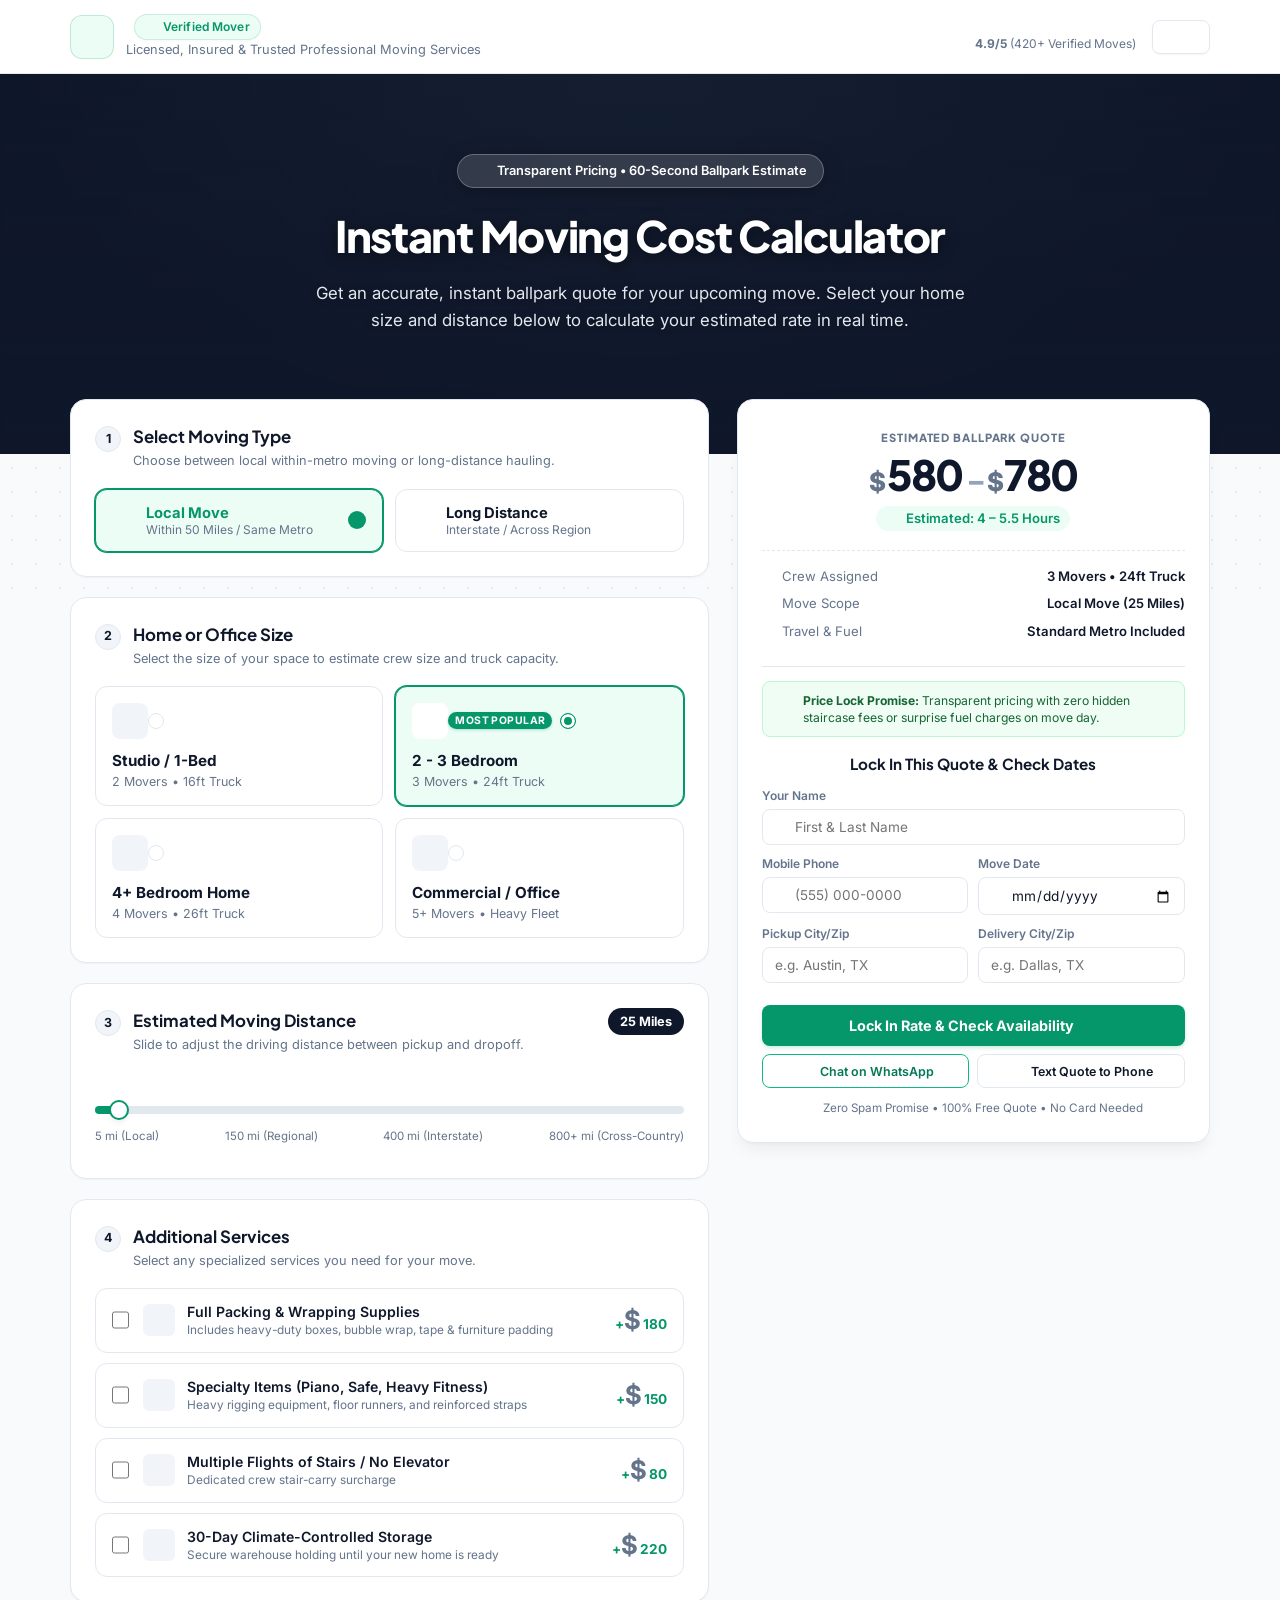
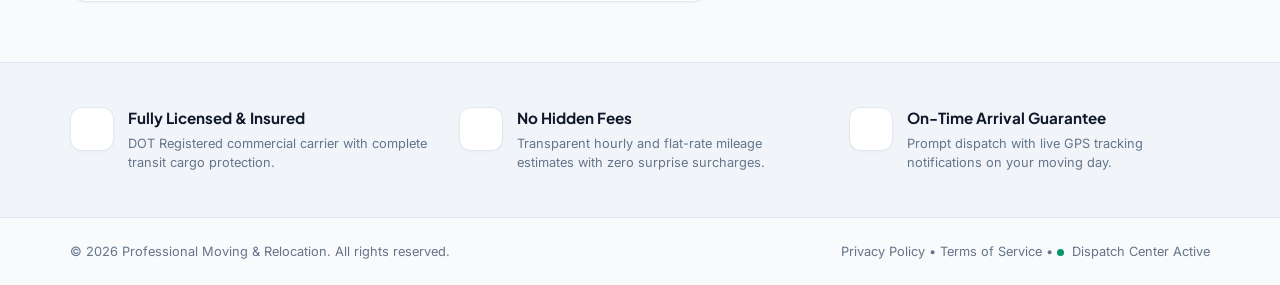
==== commit 6bb69ea1: "Remove rebrand demo switcher and floating buttons from live client links" ====
--- a/index.html
+++ b/index.html
@@ -458,116 +458,13 @@
   <!-- ======================================================== -->
   <!-- ⚡ ZERO-QUOTA SHADCN BRAND SWITCHER DRAWER               -->
   <!-- ======================================================== -->
-  <aside id="brand-switcher-drawer" class="switcher-drawer">
-    <div class="drawer-header">
-      <div class="drawer-title-group">
-        <div class="drawer-icon-circle"><i data-lucide="palette"></i></div>
-        <div>
-          <h4 class="drawer-title">Brand Switcher</h4>
-          <span class="drawer-subtitle">Instant Zero-Token Client Customizer</span>
-        </div>
-      </div>
-      <button type="button" id="close-drawer-btn" class="drawer-close"><i data-lucide="x"></i></button>
-    </div>
-
-    <div class="drawer-body">
-      <!-- 1-Click Presets -->
-      <div class="control-group">
-        <label class="control-label">1-Click Live Demos</label>
-        <div class="preset-stack">
-          <button type="button" class="preset-pill" data-preset="texas">
-            <span class="pill-badge">US</span>
-            <div><strong>Lone Star Moving Pro</strong> — Austin, TX</div>
-          </button>
-          <button type="button" class="preset-pill" data-preset="sydney">
-            <span class="pill-badge">AU</span>
-            <div><strong>Pacific Coast Removals</strong> — Sydney, AU</div>
-          </button>
-          <button type="button" class="preset-pill" data-preset="london">
-            <span class="pill-badge">UK</span>
-            <div><strong>Kensington Haulers</strong> — London, UK</div>
-          </button>
-          <button type="button" class="preset-pill" data-preset="manila">
-            <span class="pill-badge">PH</span>
-            <div><strong>Metro Manila Lipat-Bahay</strong> — QC, PH</div>
-          </button>
-        </div>
-      </div>
-
-      <div class="drawer-divider"></div>
-
-      <!-- Custom Inputs -->
-      <div class="control-group">
-        <label class="control-label">Company Name</label>
-        <input type="text" id="config-biz-name" class="control-input" value="">
-      </div>
-
-      <div class="control-group">
-        <label class="control-label">Tagline</label>
-        <input type="text" id="config-biz-tagline" class="control-input" value="Licensed, Insured & Trusted Professional Moving Services">
-      </div>
-
-      <div class="control-row">
-        <div class="control-group flex-1">
-          <label class="control-label">Phone Number</label>
-          <input type="text" id="config-biz-phone" class="control-input" value="(800) 555-0199">
-        </div>
-        <div class="control-group flex-1">
-          <label class="control-label">Currency</label>
-          <select id="config-currency" class="control-select">
-            <option value="$" selected>USD ($)</option>
-            <option value="AU$">AUD (AU$)</option>
-            <option value="£">GBP (£)</option>
-            <option value="₱">PHP (₱)</option>
-            <option value="€">EUR (€)</option>
-          </select>
-        </div>
-      </div>
-
-      <div class="control-row">
-        <div class="control-group flex-1">
-          <label class="control-label">Brand Color</label>
-          <div class="color-picker-box">
-            <input type="color" id="config-color" value="#059669" class="native-color-picker">
-            <span id="color-hex-val">#059669</span>
-          </div>
-        </div>
-        <div class="control-group flex-1">
-          <label class="control-label">Logo (Emoji or URL)</label>
-          <input type="text" id="config-logo" class="control-input" placeholder="truck or https://...">
-        </div>
-      </div>
-
-      <div class="control-group">
-        <label class="control-label">Hourly Rate Multiplier</label>
-        <input type="range" id="config-rate-slider" min="0.6" max="1.8" step="0.05" value="1.0" class="clean-slider">
-        <div class="multiplier-tag">Rate Scale: <strong id="multiplier-val">1.00x</strong></div>
-      </div>
-
-      <div class="drawer-actions">
-        <button type="button" id="apply-branding-btn" class="btn-apply-rebrand">
-          <i data-lucide="check"></i> Apply Rebrand
-        </button>
-        <button type="button" id="copy-demo-link-btn" class="btn-copy-url">
-          <i data-lucide="link"></i> Copy Client Demo Link
-        </button>
-      </div>
-
-      <div class="tip-box">
-        <i data-lucide="lightbulb" class="tip-icon"></i>
-        <span><strong>Pro Tip:</strong> Rebrand in 5 seconds, open Loom or hit <code>Win + G</code>, and record a 20-second walk-through for the owner!</span>
-      </div>
-    </div>
-  </aside>
+  
 
   <!-- Clean Floating Button to Open Switcher -->
-  <button type="button" id="toggle-drawer-btn" class="floating-btn" title="Rebrand Prototype">
-    <i data-lucide="sliders" class="float-icon"></i>
-    <span>Rebrand Demo</span>
-  </button>
+  
 
   <script src="js/calculator.js?v=2.1.0"></script>
-  <script src="js/brand-switcher.js?v=2.1.0"></script>
+  
   <script>
     // Initialize Lucide SVG Icons
     document.addEventListener('DOMContentLoaded', () => {
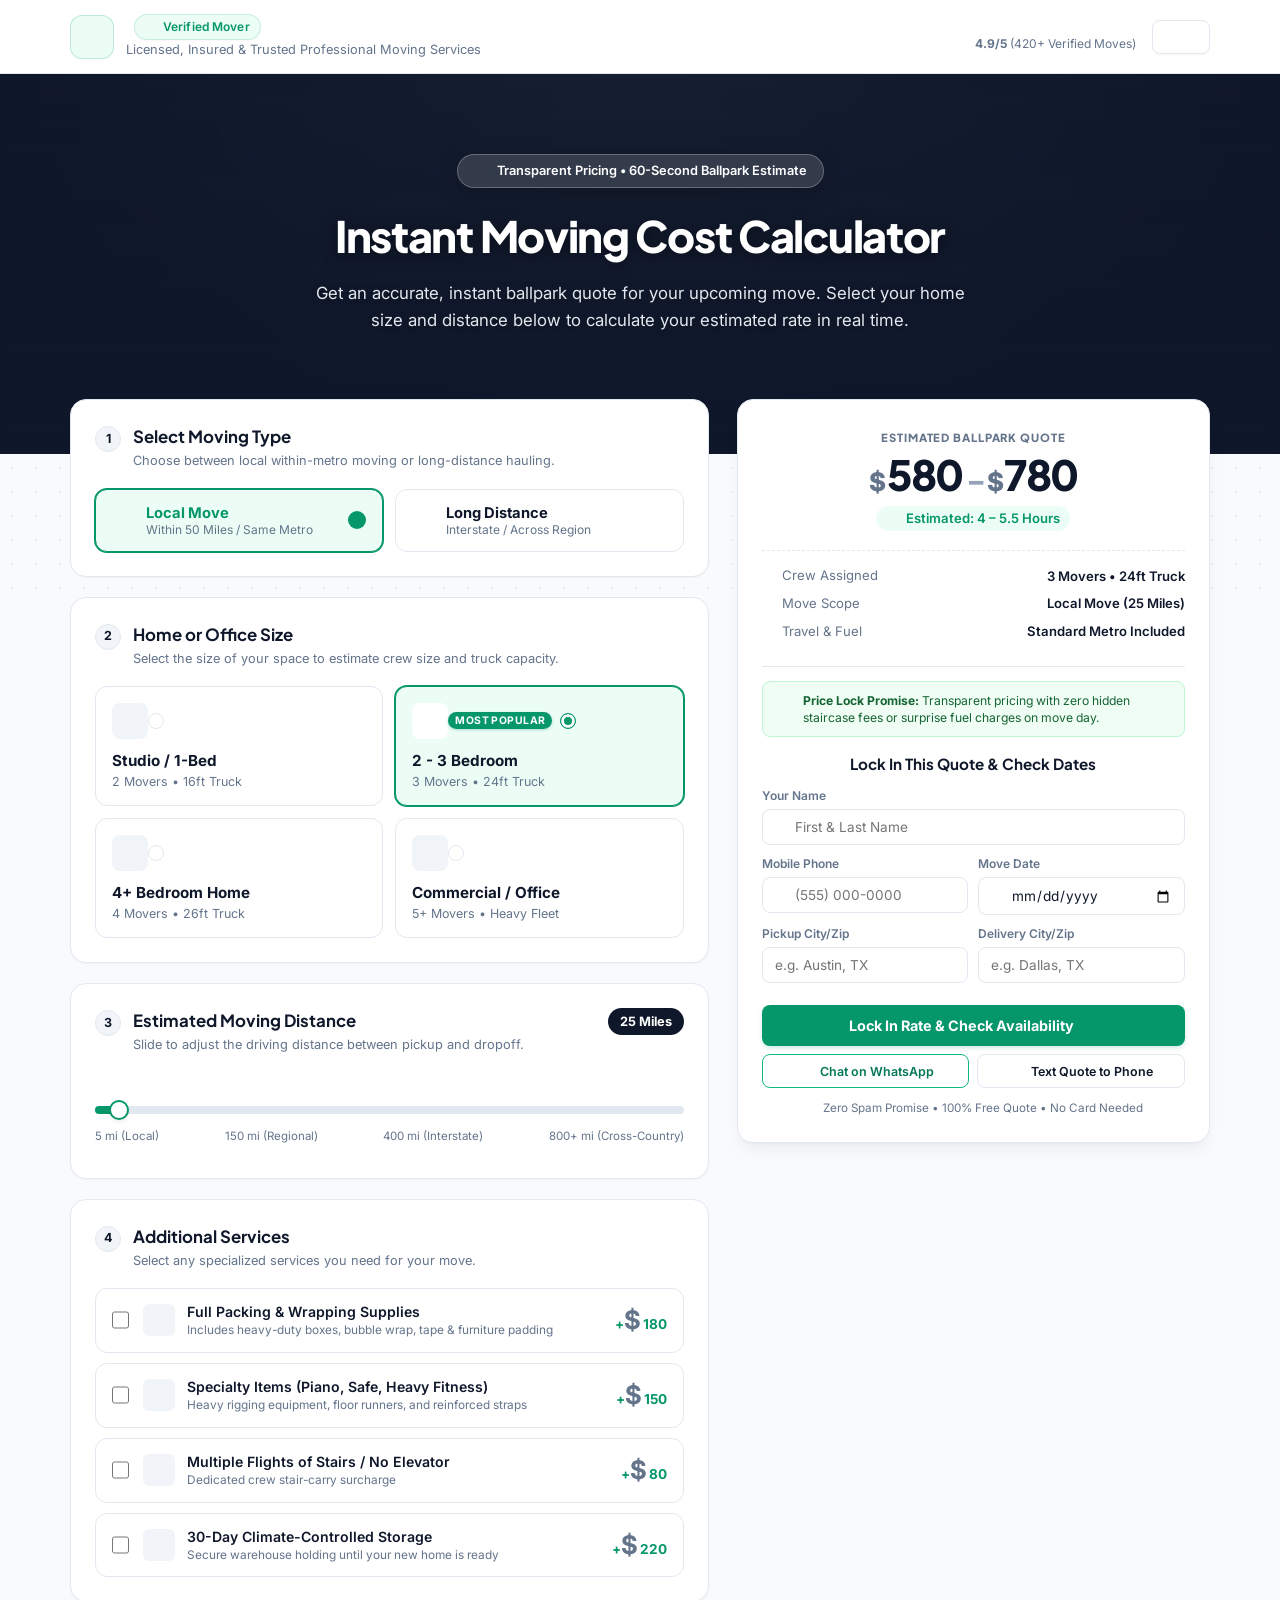
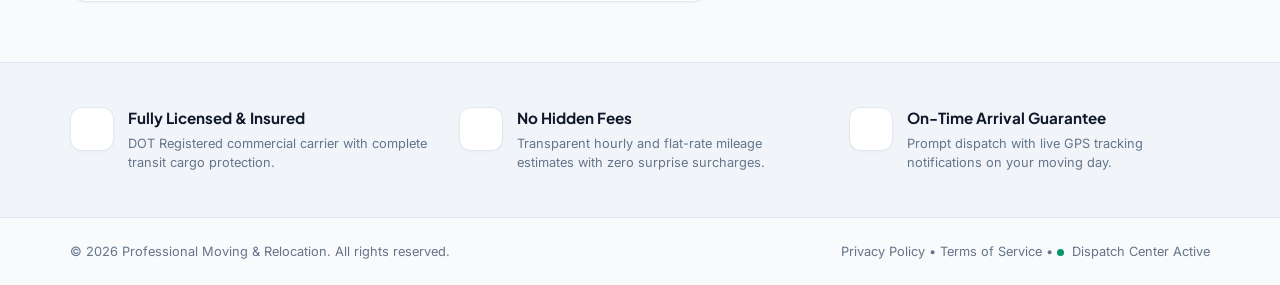
==== commit ad59c59a: "Optimize hero video bitrate & add faststart autoplay for dynamic movers NYC" ====
--- a/index.html
+++ b/index.html
@@ -105,7 +105,7 @@
     <!-- Cinematic Video Montage Hero Section -->
     <section class="hero-video-section">
       <div class="video-container">
-        <video autoplay muted loop playsinline class="hero-bg-video" id="hero-bg-video">
+        <video autoplay muted loop playsinline preload="auto" class="hero-bg-video" id="hero-bg-video">
           <source src="videos/trucking-hero.mp4" type="video/mp4">
         </video>
         <!-- Modern Dark/Frosted Scrim for Text Contrast -->
@@ -473,5 +473,23 @@
       }
     });
   </script>
+
+<script>
+(function() {
+  function forcePlay() {
+    var v = document.getElementById('hero-bg-video');
+    if (v) {
+      v.muted = true;
+      v.setAttribute('playsinline', '');
+      v.play().catch(function() {});
+    }
+  }
+  document.addEventListener('DOMContentLoaded', forcePlay);
+  window.addEventListener('load', forcePlay);
+  document.addEventListener('touchstart', forcePlay, { once: true });
+  document.addEventListener('click', forcePlay, { once: true });
+})();
+</script>
+
 </body>
 </html>
